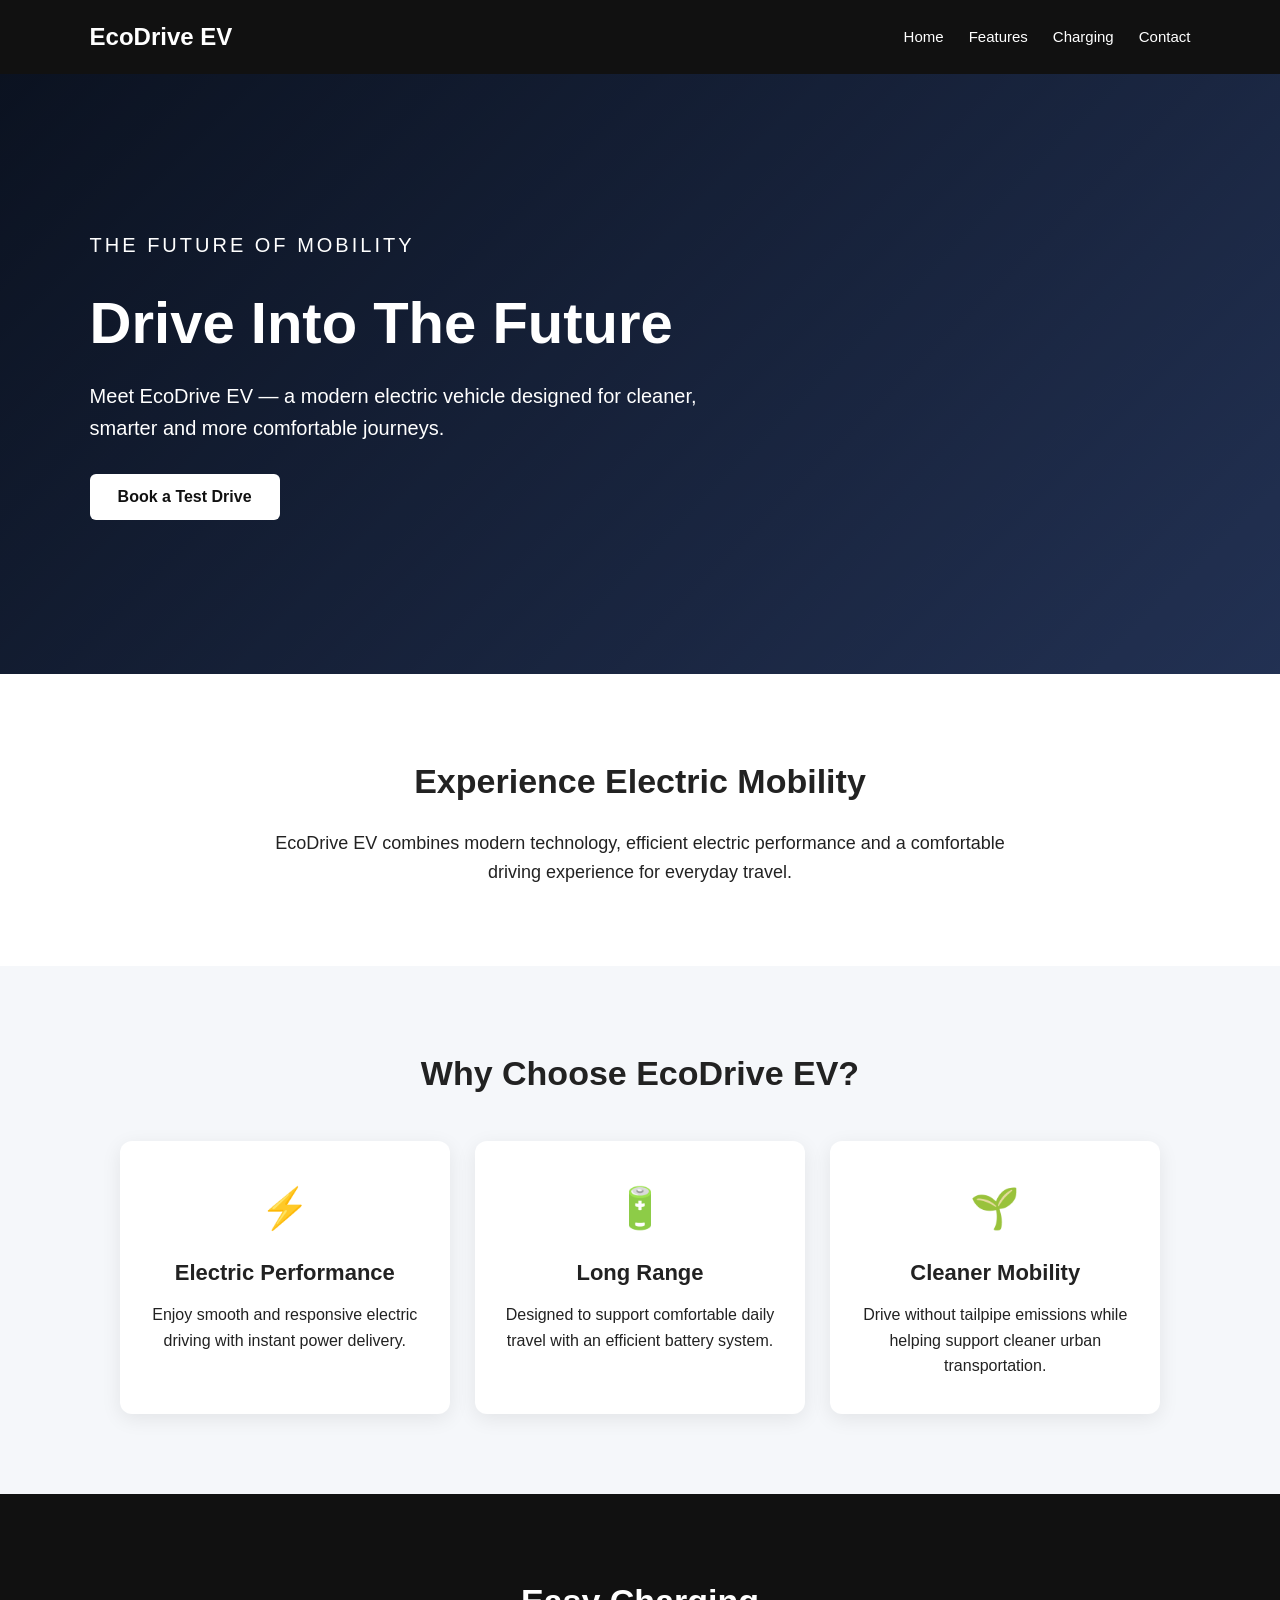
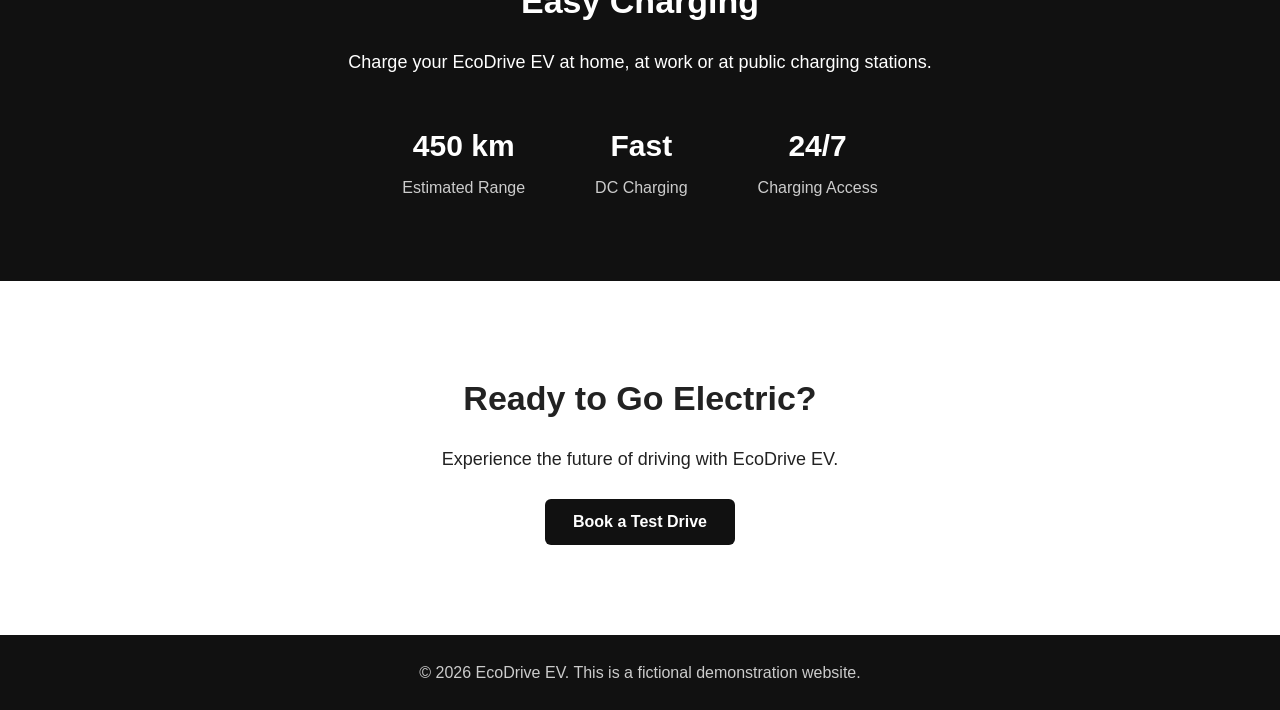
==== index.html @ 0cb927de "commit" ====
<!DOCTYPE html>
<html lang="en">
<head>
    <meta charset="UTF-8">
    <meta name="viewport" content="width=device-width, initial-scale=1.0">
    <title>EcoDrive EV</title>

    <!-- Link to CSS -->
    <link rel="stylesheet" href="style.css">
</head>

<body>

    <!-- Navigation Bar -->
    <nav class="navbar">
        <div class="logo">EcoDrive EV</div>

        <div class="nav-links">
            <a href="#home">Home</a>
            <a href="#features">Features</a>
            <a href="#charging">Charging</a>
            <a href="#contact">Contact</a>
        </div>
    </nav>


    <!-- Hero Section -->
    <section id="home" class="hero">
        <div class="hero-content">
            <p class="tagline">THE FUTURE OF MOBILITY</p>

            <h1>Drive Into The Future</h1>

            <p>
                Meet EcoDrive EV — a modern electric vehicle designed
                for cleaner, smarter and more comfortable journeys.
            </p>

            <button onclick="bookTestDrive()">
                Book a Test Drive
            </button>
        </div>
    </section>


    <!-- Introduction -->
    <section class="intro">
        <h2>Experience Electric Mobility</h2>

        <p>
            EcoDrive EV combines modern technology, efficient electric
            performance and a comfortable driving experience for everyday travel.
        </p>
    </section>


    <!-- Features Section -->
    <section id="features" class="features">
        <h2>Why Choose EcoDrive EV?</h2>

        <div class="feature-container">

            <div class="feature-card">
                <div class="icon">⚡</div>
                <h3>Electric Performance</h3>
                <p>
                    Enjoy smooth and responsive electric driving
                    with instant power delivery.
                </p>
            </div>

            <div class="feature-card">
                <div class="icon">🔋</div>
                <h3>Long Range</h3>
                <p>
                    Designed to support comfortable daily travel
                    with an efficient battery system.
                </p>
            </div>

            <div class="feature-card">
                <div class="icon">🌱</div>
                <h3>Cleaner Mobility</h3>
                <p>
                    Drive without tailpipe emissions while helping
                    support cleaner urban transportation.
                </p>
            </div>

        </div>
    </section>


    <!-- Charging Section -->
    <section id="charging" class="charging">
        <div>
            <h2>Easy Charging</h2>

            <p>
                Charge your EcoDrive EV at home, at work or at
                public charging stations.
            </p>

            <div class="charging-info">
                <div>
                    <strong>450 km</strong>
                    <span>Estimated Range</span>
                </div>

                <div>
                    <strong>Fast</strong>
                    <span>DC Charging</span>
                </div>

                <div>
                    <strong>24/7</strong>
                    <span>Charging Access</span>
                </div>
            </div>
        </div>
    </section>


    <!-- Call to Action -->
    <section class="cta" id="contact">
        <h2>Ready to Go Electric?</h2>

        <p>
            Experience the future of driving with EcoDrive EV.
        </p>

        <button onclick="bookTestDrive()">
            Book a Test Drive
        </button>
    </section>


    <!-- Footer -->
    <footer>
        <p>© 2026 EcoDrive EV. This is a fictional demonstration website.</p>
    </footer>


    <!-- Link to JavaScript -->
    <script src="script.js"></script>

</body>
</html>
---- style.css ----
/* General Page Settings */

* {
    margin: 0;
    padding: 0;
    box-sizing: border-box;
}

html {
    scroll-behavior: smooth;
}

body {
    font-family: Arial, sans-serif;
    line-height: 1.6;
    color: #222;
    background: #ffffff;
}


/* Navigation Bar */

.navbar {
    display: flex;
    justify-content: space-between;
    align-items: center;

    padding: 18px 7%;

    background: #111;
    color: white;

    position: sticky;
    top: 0;
    z-index: 1000;
}

.logo {
    font-size: 24px;
    font-weight: bold;
}

.nav-links {
    display: flex;
    gap: 25px;
}

.nav-links a {
    color: white;
    text-decoration: none;
    font-size: 15px;
}

.nav-links a:hover {
    text-decoration: underline;
}


/* Hero Section */

.hero {
    min-height: 600px;

    display: flex;
    align-items: center;

    padding: 60px 7%;

    background:
        linear-gradient(
            rgba(0, 0, 0, 0.55),
            rgba(0, 0, 0, 0.55)
        ),
        linear-gradient(
            135deg,
            #182848,
            #4b6cb7
        );

    color: white;
}

.hero-content {
    max-width: 650px;
}

.tagline {
    font-size: 14px;
    letter-spacing: 3px;
    margin-bottom: 15px;
}

.hero h1 {
    font-size: 58px;
    line-height: 1.1;
    margin-bottom: 25px;
}

.hero p {
    font-size: 20px;
    margin-bottom: 30px;
}


/* Buttons */

button {
    padding: 14px 28px;

    border: none;
    border-radius: 6px;

    background: #ffffff;
    color: #111;

    font-size: 16px;
    font-weight: bold;

    cursor: pointer;
}

button:hover {
    transform: translateY(-2px);
}


/* Introduction */

.intro {
    text-align: center;
    padding: 80px 10%;
}

.intro h2,
.features h2,
.charging h2,
.cta h2 {
    font-size: 34px;
    margin-bottom: 20px;
}

.intro p {
    max-width: 750px;
    margin: auto;
    font-size: 18px;
}


/* Features */

.features {
    padding: 80px 7%;
    background: #f5f7fa;
    text-align: center;
}

.feature-container {
    display: flex;
    justify-content: center;
    gap: 25px;
    margin-top: 40px;
}

.feature-card {
    background: white;
    padding: 35px 25px;

    border-radius: 12px;

    width: 30%;

    box-shadow: 0 5px 20px rgba(0, 0, 0, 0.08);
}

.icon {
    font-size: 40px;
    margin-bottom: 15px;
}

.feature-card h3 {
    margin-bottom: 12px;
    font-size: 22px;
}


/* Charging Section */

.charging {
    padding: 80px 7%;

    background: #111;
    color: white;

    text-align: center;
}

.charging p {
    font-size: 18px;
}

.charging-info {
    display: flex;
    justify-content: center;
    gap: 70px;

    margin-top: 45px;
}

.charging-info div {
    display: flex;
    flex-direction: column;
}

.charging-info strong {
    font-size: 30px;
}

.charging-info span {
    margin-top: 5px;
    color: #ccc;
}


/* Call To Action */

.cta {
    text-align: center;
    padding: 90px 10%;
}

.cta p {
    font-size: 18px;
    margin-bottom: 25px;
}

.cta button {
    background: #111;
    color: white;
}


/* Footer */

footer {
    background: #111;
    color: #ccc;

    text-align: center;

    padding: 25px;
}


/* Mobile Responsive Design */

@media (max-width: 768px) {

    .navbar {
        flex-direction: column;
        gap: 15px;
    }

    .nav-links {
        gap: 12px;
        flex-wrap: wrap;
        justify-content: center;
    }

    .hero {
        min-height: 500px;
    }

    .hero h1 {
        font-size: 40px;
    }

    .hero p {
        font-size: 17px;
    }

    .feature-container {
        flex-direction: column;
    }

    .feature-card {
        width: 100%;
    }

    .charging-info {
        flex-direction: column;
        gap: 25px;
    }

    .intro h2,
    .features h2,
    .charging h2,
    .cta h2 {
        font-size: 28px;
    }
}
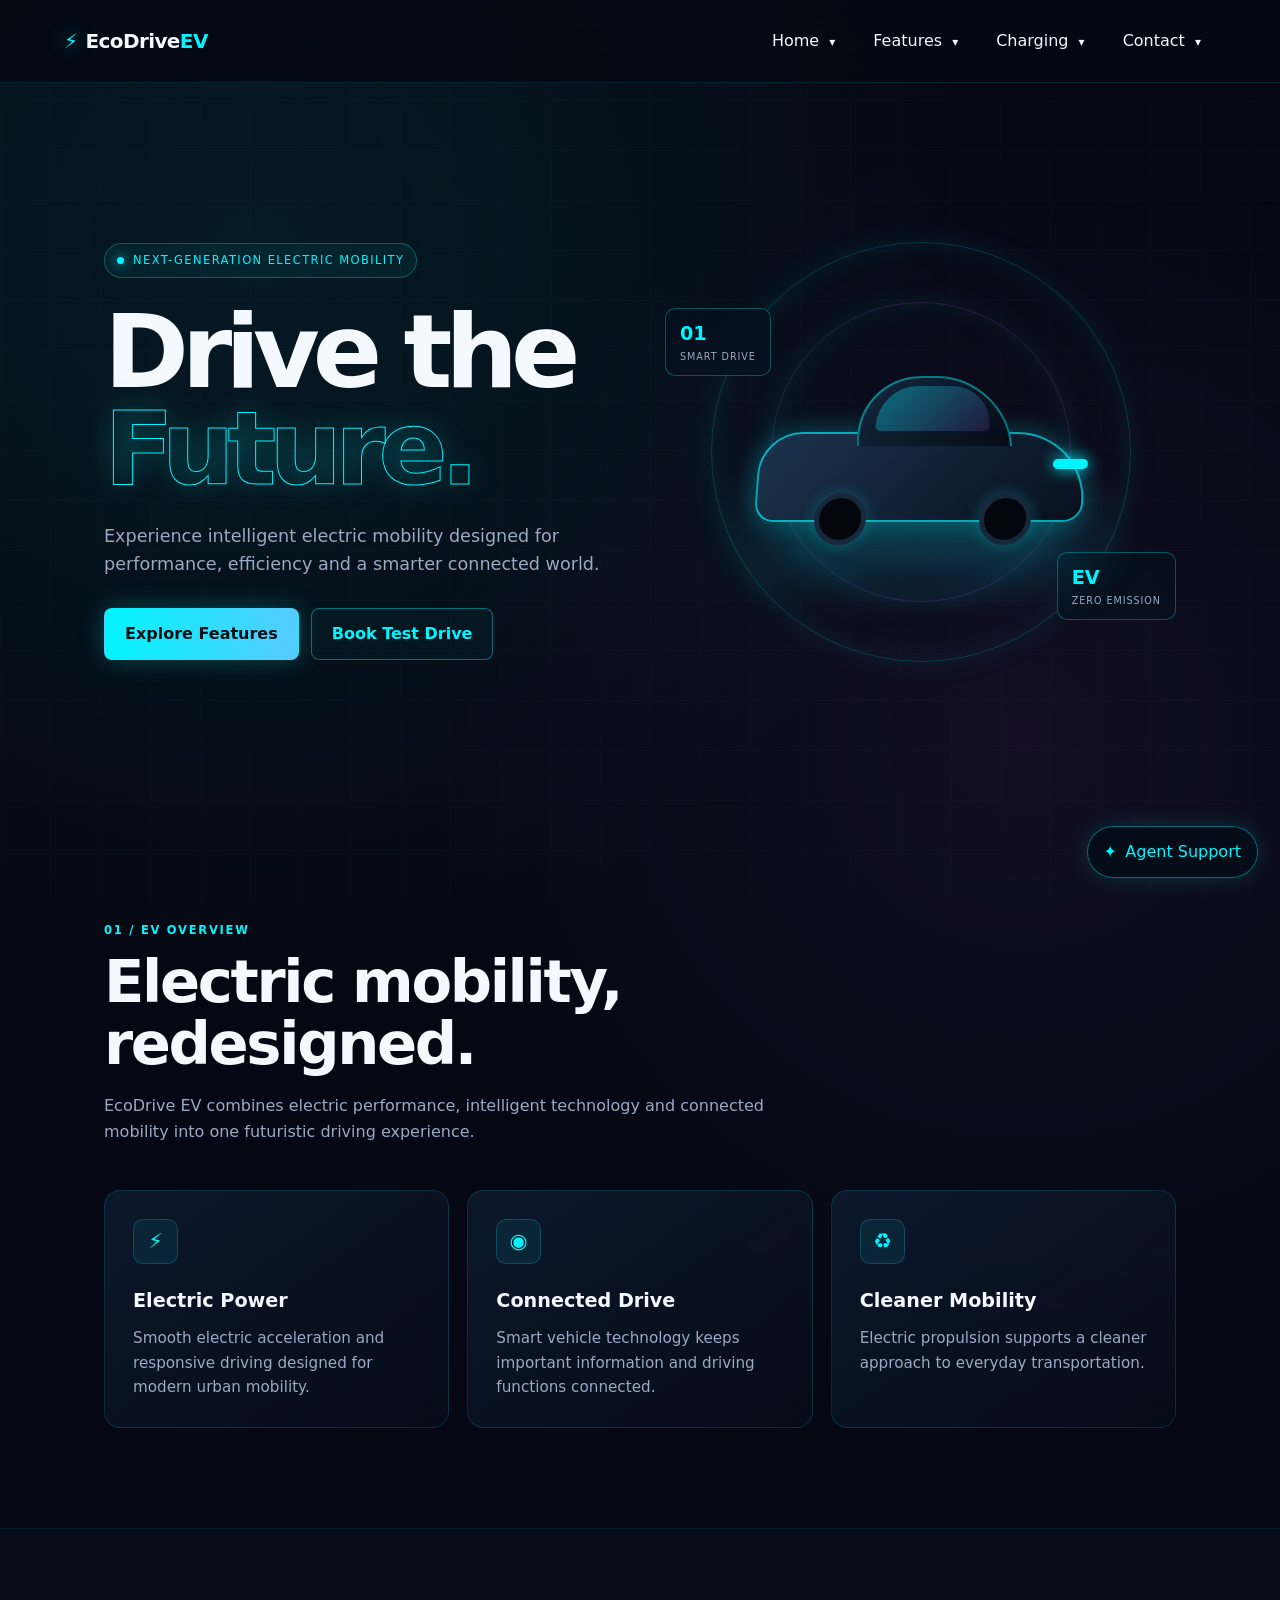
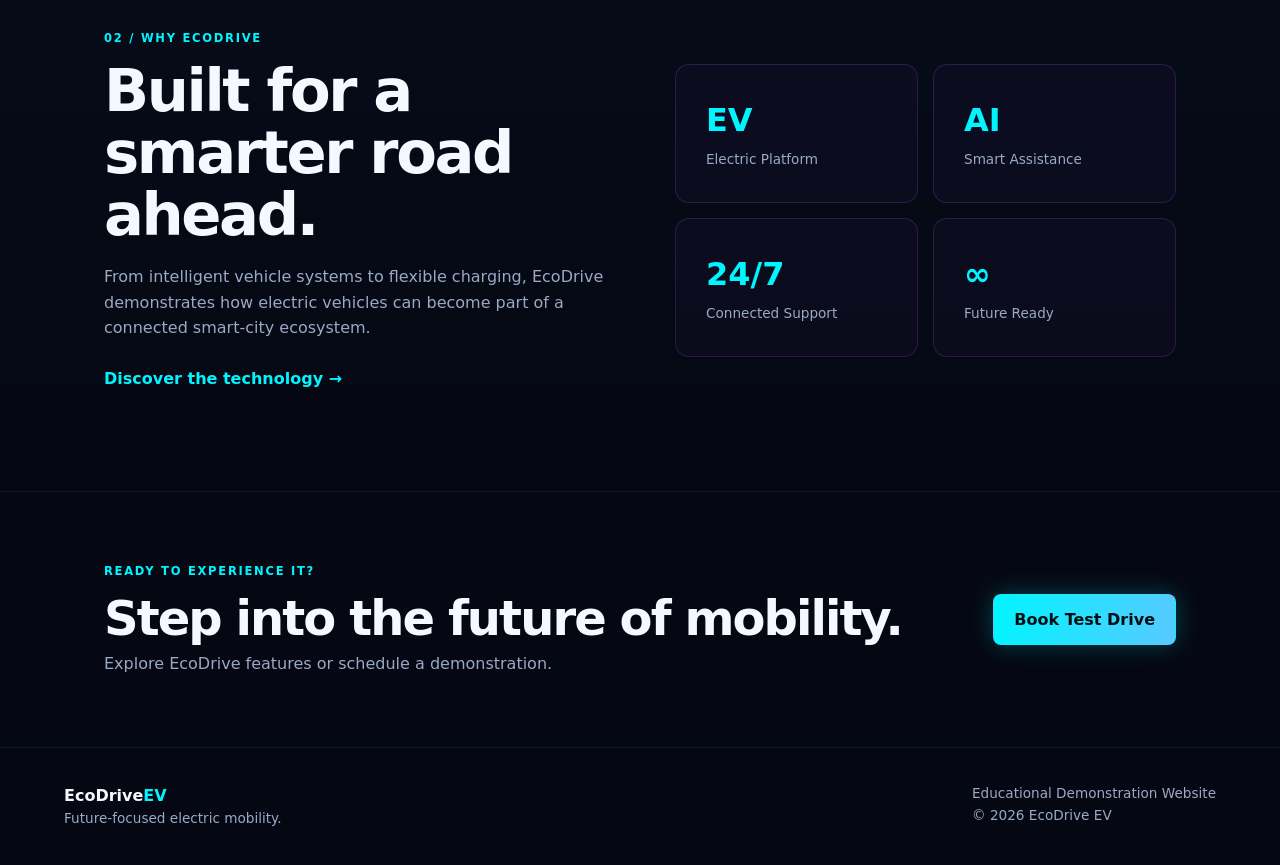
==== commit 6b8ec672: "GO commit" ====
--- a/index.html
+++ b/index.html
@@ -3,146 +3,359 @@
 <head>
     <meta charset="UTF-8">
     <meta name="viewport" content="width=device-width, initial-scale=1.0">
-    <title>EcoDrive EV</title>
-
-    <!-- Link to CSS -->
+    <meta name="description" content="EcoDrive EV - Futuristic Electric Vehicle Experience">
+    <title>EcoDrive EV | Future of Electric Mobility</title>
+
     <link rel="stylesheet" href="style.css">
 </head>
 
 <body>
 
-    <!-- Navigation Bar -->
-    <nav class="navbar">
-        <div class="logo">EcoDrive EV</div>
-
-        <div class="nav-links">
-            <a href="#home">Home</a>
-            <a href="#features">Features</a>
-            <a href="#charging">Charging</a>
-            <a href="#contact">Contact</a>
-        </div>
+<header class="site-header">
+
+    <div class="logo">
+        <span class="logo-icon">⚡</span>
+        <span>EcoDrive<span class="logo-highlight">EV</span></span>
+    </div>
+
+    <button class="menu-toggle" id="menuToggle" aria-label="Open navigation">
+        ☰
+    </button>
+
+    <nav class="main-nav" id="mainNav">
+
+        <div class="nav-item dropdown">
+            <button class="nav-link dropdown-toggle">
+                Home <span>▾</span>
+            </button>
+
+            <div class="dropdown-menu">
+                <a href="index.html#overview">EV Overview</a>
+                <a href="index.html#why-ecodrive">Why EcoDrive</a>
+            </div>
+        </div>
+
+        <div class="nav-item dropdown">
+            <button class="nav-link dropdown-toggle">
+                Features <span>▾</span>
+            </button>
+
+            <div class="dropdown-menu">
+                <a href="features.html#performance">Performance</a>
+                <a href="features.html#smart-tech">Smart Technology</a>
+            </div>
+        </div>
+
+        <div class="nav-item dropdown">
+            <button class="nav-link dropdown-toggle">
+                Charging <span>▾</span>
+            </button>
+
+            <div class="dropdown-menu">
+                <a href="charging.html#home-charging">Home Charging</a>
+                <a href="charging.html#fast-charging">Fast Charging</a>
+            </div>
+        </div>
+
+        <div class="nav-item dropdown">
+            <button class="nav-link dropdown-toggle">
+                Contact <span>▾</span>
+            </button>
+
+            <div class="dropdown-menu">
+                <a href="contact.html#test-drive">Book a Test Drive</a>
+                <a href="contact.html#support">Customer Support</a>
+            </div>
+        </div>
+
     </nav>
 
-
-    <!-- Hero Section -->
-    <section id="home" class="hero">
+</header>
+
+
+<main>
+
+    <section class="hero">
+
         <div class="hero-content">
-            <p class="tagline">THE FUTURE OF MOBILITY</p>
-
-            <h1>Drive Into The Future</h1>
+
+            <div class="status-badge">
+                <span class="status-dot"></span>
+                NEXT-GENERATION ELECTRIC MOBILITY
+            </div>
+
+            <h1>
+                Drive the
+                <span>Future.</span>
+            </h1>
 
             <p>
-                Meet EcoDrive EV — a modern electric vehicle designed
-                for cleaner, smarter and more comfortable journeys.
+                Experience intelligent electric mobility designed for
+                performance, efficiency and a smarter connected world.
             </p>
 
-            <button onclick="bookTestDrive()">
-                Book a Test Drive
-            </button>
-        </div>
+            <div class="hero-buttons">
+                <a href="features.html" class="btn btn-primary">
+                    Explore Features
+                </a>
+
+                <a href="contact.html#test-drive" class="btn btn-outline">
+                    Book Test Drive
+                </a>
+            </div>
+
+        </div>
+
+        <div class="hero-visual">
+
+            <div class="energy-ring ring-one"></div>
+            <div class="energy-ring ring-two"></div>
+
+            <div class="car-display">
+                <div class="car-glow"></div>
+
+                <div class="car-body">
+                    <div class="car-roof"></div>
+                    <div class="car-window"></div>
+                    <div class="car-front"></div>
+                    <div class="wheel wheel-left"></div>
+                    <div class="wheel wheel-right"></div>
+                </div>
+            </div>
+
+            <div class="floating-data data-one">
+                <strong>01</strong>
+                <span>SMART DRIVE</span>
+            </div>
+
+            <div class="floating-data data-two">
+                <strong>EV</strong>
+                <span>ZERO EMISSION</span>
+            </div>
+
+        </div>
+
     </section>
 
 
-    <!-- Introduction -->
-    <section class="intro">
-        <h2>Experience Electric Mobility</h2>
-
-        <p>
-            EcoDrive EV combines modern technology, efficient electric
-            performance and a comfortable driving experience for everyday travel.
-        </p>
+    <section class="section" id="overview">
+
+        <div class="section-heading">
+
+            <div class="eyebrow">01 / EV OVERVIEW</div>
+
+            <h2>Electric mobility, redesigned.</h2>
+
+            <p>
+                EcoDrive EV combines electric performance, intelligent
+                technology and connected mobility into one futuristic
+                driving experience.
+            </p>
+
+        </div>
+
+
+        <div class="card-grid three-columns">
+
+            <article class="glass-card">
+
+                <div class="card-icon">⚡</div>
+
+                <h3>Electric Power</h3>
+
+                <p>
+                    Smooth electric acceleration and responsive driving
+                    designed for modern urban mobility.
+                </p>
+
+            </article>
+
+
+            <article class="glass-card">
+
+                <div class="card-icon">◉</div>
+
+                <h3>Connected Drive</h3>
+
+                <p>
+                    Smart vehicle technology keeps important information
+                    and driving functions connected.
+                </p>
+
+            </article>
+
+
+            <article class="glass-card">
+
+                <div class="card-icon">♻</div>
+
+                <h3>Cleaner Mobility</h3>
+
+                <p>
+                    Electric propulsion supports a cleaner approach to
+                    everyday transportation.
+                </p>
+
+            </article>
+
+        </div>
+
     </section>
 
 
-    <!-- Features Section -->
-    <section id="features" class="features">
-        <h2>Why Choose EcoDrive EV?</h2>
-
-        <div class="feature-container">
-
-            <div class="feature-card">
-                <div class="icon">⚡</div>
-                <h3>Electric Performance</h3>
+    <section class="section dark-section" id="why-ecodrive">
+
+        <div class="split-layout">
+
+            <div>
+
+                <div class="eyebrow">02 / WHY ECODRIVE</div>
+
+                <h2>Built for a smarter road ahead.</h2>
+
                 <p>
-                    Enjoy smooth and responsive electric driving
-                    with instant power delivery.
+                    From intelligent vehicle systems to flexible charging,
+                    EcoDrive demonstrates how electric vehicles can become
+                    part of a connected smart-city ecosystem.
                 </p>
-            </div>
-
-            <div class="feature-card">
-                <div class="icon">🔋</div>
-                <h3>Long Range</h3>
-                <p>
-                    Designed to support comfortable daily travel
-                    with an efficient battery system.
-                </p>
-            </div>
-
-            <div class="feature-card">
-                <div class="icon">🌱</div>
-                <h3>Cleaner Mobility</h3>
-                <p>
-                    Drive without tailpipe emissions while helping
-                    support cleaner urban transportation.
-                </p>
-            </div>
-
-        </div>
+
+                <a href="features.html" class="text-link">
+                    Discover the technology →
+                </a>
+
+            </div>
+
+
+            <div class="stats-grid">
+
+                <div class="stat-card">
+                    <strong>EV</strong>
+                    <span>Electric Platform</span>
+                </div>
+
+                <div class="stat-card">
+                    <strong>AI</strong>
+                    <span>Smart Assistance</span>
+                </div>
+
+                <div class="stat-card">
+                    <strong>24/7</strong>
+                    <span>Connected Support</span>
+                </div>
+
+                <div class="stat-card">
+                    <strong>∞</strong>
+                    <span>Future Ready</span>
+                </div>
+
+            </div>
+
+        </div>
+
     </section>
 
 
-    <!-- Charging Section -->
-    <section id="charging" class="charging">
+    <section class="cta-section">
+
         <div>
-            <h2>Easy Charging</h2>
+
+            <div class="eyebrow">READY TO EXPERIENCE IT?</div>
+
+            <h2>Step into the future of mobility.</h2>
 
             <p>
-                Charge your EcoDrive EV at home, at work or at
-                public charging stations.
+                Explore EcoDrive features or schedule a demonstration.
             </p>
 
-            <div class="charging-info">
-                <div>
-                    <strong>450 km</strong>
-                    <span>Estimated Range</span>
-                </div>
-
-                <div>
-                    <strong>Fast</strong>
-                    <span>DC Charging</span>
-                </div>
-
-                <div>
-                    <strong>24/7</strong>
-                    <span>Charging Access</span>
-                </div>
-            </div>
-        </div>
+        </div>
+
+        <a href="contact.html#test-drive" class="btn btn-primary">
+            Book Test Drive
+        </a>
+
     </section>
 
-
-    <!-- Call to Action -->
-    <section class="cta" id="contact">
-        <h2>Ready to Go Electric?</h2>
-
-        <p>
-            Experience the future of driving with EcoDrive EV.
-        </p>
-
-        <button onclick="bookTestDrive()">
-            Book a Test Drive
-        </button>
-    </section>
-
-
-    <!-- Footer -->
-    <footer>
-        <p>© 2026 EcoDrive EV. This is a fictional demonstration website.</p>
-    </footer>
-
-
-    <!-- Link to JavaScript -->
-    <script src="script.js"></script>
+</main>
+
+
+<footer class="site-footer">
+
+    <div>
+        <strong>EcoDrive<span class="logo-highlight">EV</span></strong>
+        <p>Future-focused electric mobility.</p>
+    </div>
+
+    <div>
+        <p>Educational Demonstration Website</p>
+        <p>© <span id="year"></span> EcoDrive EV</p>
+    </div>
+
+</footer>
+
+
+<!-- Chatbot -->
+
+<div class="chatbot">
+
+    <button class="chat-toggle" id="chatToggle">
+        <span>✦</span>
+        <span>Agent Support</span>
+    </button>
+
+
+    <div class="chat-window" id="chatWindow">
+
+        <div class="chat-header">
+
+            <div>
+                <strong>EcoDrive Agent</strong>
+                <small>Online Support</small>
+            </div>
+
+            <button id="chatClose">×</button>
+
+        </div>
+
+
+        <div class="chat-messages" id="chatMessages">
+
+            <div class="bot-message">
+                Welcome to EcoDrive Agent Support! How may I help you?
+            </div>
+
+        </div>
+
+
+        <div class="quick-options">
+
+            <button data-question="Tell me about EcoDrive">EcoDrive</button>
+            <button data-question="What features are available?">Features</button>
+            <button data-question="How does charging work?">Charging</button>
+            <button data-question="I want a test drive">Test Drive</button>
+
+        </div>
+
+
+        <form class="chat-input" id="chatForm">
+
+            <input
+                type="text"
+                id="chatInput"
+                placeholder="Ask EcoDrive..."
+                autocomplete="off"
+                required
+            >
+
+            <button type="submit">➤</button>
+
+        </form>
+
+    </div>
+
+</div>
+
+
+<script src="script.js"></script>
 
 </body>
 </html>
--- a/style.css
+++ b/style.css
@@ -1,4 +1,36 @@
-/* General Page Settings */
+/* =========================================================
+   ECODRIVE EV
+   FUTURISTIC NEON CYBER DESIGN
+   ========================================================= */
+
+:root {
+
+    --bg: #050812;
+    --bg-secondary: #09101f;
+    --card: rgba(13, 22, 42, 0.72);
+
+    --cyan: #00f5ff;
+    --blue: #2388ff;
+    --purple: #a855f7;
+
+    --text: #f4f8ff;
+    --muted: #9aa9c4;
+
+    --border: rgba(0, 245, 255, 0.25);
+
+    --shadow-cyan:
+        0 0 20px rgba(0, 245, 255, 0.18);
+
+    --shadow-purple:
+        0 0 30px rgba(168, 85, 247, 0.18);
+
+    --max-width: 1200px;
+}
+
+
+/* =========================================================
+   RESET
+   ========================================================= */
 
 * {
     margin: 0;
@@ -6,295 +38,2163 @@
     box-sizing: border-box;
 }
 
+
 html {
     scroll-behavior: smooth;
 }
 
+
 body {
-    font-family: Arial, sans-serif;
+
+    background:
+        radial-gradient(
+            circle at 20% 10%,
+            rgba(0, 245, 255, 0.08),
+            transparent 30%
+        ),
+        radial-gradient(
+            circle at 80% 30%,
+            rgba(168, 85, 247, 0.08),
+            transparent 30%
+        ),
+        var(--bg);
+
+    color: var(--text);
+
+    font-family:
+        Inter,
+        system-ui,
+        -apple-system,
+        BlinkMacSystemFont,
+        "Segoe UI",
+        sans-serif;
+
     line-height: 1.6;
-    color: #222;
-    background: #ffffff;
-}
-
-
-/* Navigation Bar */
-
-.navbar {
-    display: flex;
-    justify-content: space-between;
-    align-items: center;
-
-    padding: 18px 7%;
-
-    background: #111;
-    color: white;
-
-    position: sticky;
-    top: 0;
-    z-index: 1000;
-}
-
-.logo {
-    font-size: 24px;
-    font-weight: bold;
-}
-
-.nav-links {
-    display: flex;
-    gap: 25px;
-}
-
-.nav-links a {
-    color: white;
-    text-decoration: none;
-    font-size: 15px;
-}
-
-.nav-links a:hover {
-    text-decoration: underline;
-}
-
-
-/* Hero Section */
-
-.hero {
-    min-height: 600px;
-
-    display: flex;
-    align-items: center;
-
-    padding: 60px 7%;
-
-    background:
+
+    min-height: 100vh;
+}
+
+
+body::before {
+
+    content: "";
+
+    position: fixed;
+
+    inset: 0;
+
+    pointer-events: none;
+
+    background-image:
         linear-gradient(
-            rgba(0, 0, 0, 0.55),
-            rgba(0, 0, 0, 0.55)
+            rgba(255,255,255,0.015) 1px,
+            transparent 1px
         ),
         linear-gradient(
+            90deg,
+            rgba(255,255,255,0.015) 1px,
+            transparent 1px
+        );
+
+    background-size: 50px 50px;
+
+    z-index: -1;
+}
+
+
+a {
+    color: inherit;
+    text-decoration: none;
+}
+
+
+button,
+input,
+textarea {
+    font: inherit;
+}
+
+
+/* =========================================================
+   HEADER
+   ========================================================= */
+
+.site-header {
+
+    width: 100%;
+
+    padding: 18px 5%;
+
+    display: flex;
+
+    align-items: center;
+
+    justify-content: space-between;
+
+    position: sticky;
+
+    top: 0;
+
+    z-index: 1000;
+
+    background: rgba(5, 8, 18, 0.82);
+
+    backdrop-filter: blur(18px);
+
+    border-bottom:
+        1px solid rgba(0, 245, 255, 0.12);
+}
+
+
+.logo {
+
+    display: flex;
+
+    align-items: center;
+
+    gap: 8px;
+
+    font-size: 1.25rem;
+
+    font-weight: 800;
+
+    letter-spacing: -0.03em;
+}
+
+
+.logo-icon {
+
+    color: var(--cyan);
+
+    filter:
+        drop-shadow(
+            0 0 10px var(--cyan)
+        );
+}
+
+
+.logo-highlight {
+    color: var(--cyan);
+}
+
+
+.main-nav {
+
+    display: flex;
+
+    align-items: center;
+
+    gap: 8px;
+}
+
+
+.nav-item {
+    position: relative;
+}
+
+
+.nav-link {
+
+    background: transparent;
+
+    border: none;
+
+    color: var(--text);
+
+    padding: 10px 15px;
+
+    cursor: pointer;
+
+    transition: 0.25s;
+}
+
+
+.nav-link:hover {
+    color: var(--cyan);
+}
+
+
+.dropdown-toggle span {
+    font-size: 0.75rem;
+    margin-left: 5px;
+}
+
+
+.dropdown-menu {
+
+    position: absolute;
+
+    top: calc(100% + 12px);
+
+    left: 0;
+
+    min-width: 210px;
+
+    padding: 8px;
+
+    background:
+        rgba(7, 14, 29, 0.96);
+
+    backdrop-filter: blur(20px);
+
+    border:
+        1px solid var(--border);
+
+    border-radius: 12px;
+
+    box-shadow:
+        var(--shadow-cyan);
+
+    opacity: 0;
+
+    visibility: hidden;
+
+    transform:
+        translateY(-8px);
+
+    transition: 0.25s;
+}
+
+
+.dropdown:hover .dropdown-menu,
+.dropdown:focus-within .dropdown-menu {
+
+    opacity: 1;
+
+    visibility: visible;
+
+    transform: translateY(0);
+}
+
+
+.dropdown-menu a {
+
+    display: block;
+
+    padding: 11px 13px;
+
+    border-radius: 8px;
+
+    color: var(--muted);
+
+    transition: 0.2s;
+}
+
+
+.dropdown-menu a:hover {
+
+    color: var(--cyan);
+
+    background:
+        rgba(0, 245, 255, 0.08);
+}
+
+
+.menu-toggle {
+
+    display: none;
+
+    border: 1px solid var(--border);
+
+    background: rgba(0, 245, 255, 0.06);
+
+    color: var(--cyan);
+
+    padding: 8px 12px;
+
+    border-radius: 8px;
+
+    cursor: pointer;
+}
+
+
+/* =========================================================
+   HERO
+   ========================================================= */
+
+.hero {
+
+    min-height: 82vh;
+
+    max-width: var(--max-width);
+
+    margin: auto;
+
+    padding: 90px 5%;
+
+    display: grid;
+
+    grid-template-columns:
+        1fr 1fr;
+
+    align-items: center;
+
+    gap: 50px;
+}
+
+
+.hero-content {
+    position: relative;
+    z-index: 2;
+}
+
+
+.status-badge {
+
+    display: inline-flex;
+
+    align-items: center;
+
+    gap: 9px;
+
+    border:
+        1px solid rgba(0, 245, 255, 0.3);
+
+    background:
+        rgba(0, 245, 255, 0.05);
+
+    color: var(--cyan);
+
+    padding: 7px 12px;
+
+    border-radius: 999px;
+
+    font-size: 0.72rem;
+
+    letter-spacing: 0.12em;
+
+    margin-bottom: 25px;
+}
+
+
+.status-dot {
+
+    width: 7px;
+    height: 7px;
+
+    border-radius: 50%;
+
+    background: var(--cyan);
+
+    box-shadow:
+        0 0 12px var(--cyan);
+}
+
+
+.hero h1 {
+
+    font-size:
+        clamp(3.2rem, 8vw, 6.8rem);
+
+    line-height: 0.95;
+
+    letter-spacing: -0.07em;
+
+    margin-bottom: 25px;
+}
+
+
+.hero h1 span {
+
+    color: transparent;
+
+    -webkit-text-stroke:
+        1px var(--cyan);
+
+    text-shadow:
+        0 0 30px rgba(0, 245, 255, 0.2);
+}
+
+
+.hero p {
+
+    max-width: 600px;
+
+    color: var(--muted);
+
+    font-size: 1.1rem;
+
+    margin-bottom: 30px;
+}
+
+
+.hero-buttons {
+
+    display: flex;
+
+    gap: 12px;
+
+    flex-wrap: wrap;
+}
+
+
+/* =========================================================
+   BUTTONS
+   ========================================================= */
+
+.btn {
+
+    display: inline-flex;
+
+    align-items: center;
+
+    justify-content: center;
+
+    padding: 12px 20px;
+
+    border-radius: 8px;
+
+    font-weight: 700;
+
+    cursor: pointer;
+
+    transition:
+        transform 0.2s,
+        box-shadow 0.2s,
+        background 0.2s;
+
+    border: 1px solid transparent;
+}
+
+
+.btn:hover {
+
+    transform:
+        translateY(-3px);
+}
+
+
+.btn-primary {
+
+    color: #001014;
+
+    background:
+        linear-gradient(
+            100deg,
+            var(--cyan),
+            #58c9ff
+        );
+
+    box-shadow:
+        0 0 25px rgba(0, 245, 255, 0.25);
+}
+
+
+.btn-primary:hover {
+
+    box-shadow:
+        0 0 35px rgba(0, 245, 255, 0.5);
+}
+
+
+.btn-outline {
+
+    border-color:
+        rgba(0, 245, 255, 0.4);
+
+    background:
+        rgba(0, 245, 255, 0.03);
+
+    color: var(--cyan);
+}
+
+
+.btn-outline:hover {
+
+    background:
+        rgba(0, 245, 255, 0.08);
+}
+
+
+/* =========================================================
+   HERO VEHICLE VISUAL
+   ========================================================= */
+
+.hero-visual {
+
+    min-height: 480px;
+
+    position: relative;
+
+    display: flex;
+
+    align-items: center;
+
+    justify-content: center;
+}
+
+
+.energy-ring {
+
+    position: absolute;
+
+    border-radius: 50%;
+
+    border:
+        1px solid rgba(0, 245, 255, 0.2);
+
+    box-shadow:
+        inset 0 0 30px rgba(0, 245, 255, 0.08),
+        0 0 30px rgba(0, 245, 255, 0.08);
+
+    animation:
+        pulseRing 5s infinite ease-in-out;
+}
+
+
+.ring-one {
+
+    width: 420px;
+    height: 420px;
+}
+
+
+.ring-two {
+
+    width: 300px;
+    height: 300px;
+
+    border-color:
+        rgba(168, 85, 247, 0.22);
+
+    animation-delay:
+        -2s;
+}
+
+
+@keyframes pulseRing {
+
+    0%,
+    100% {
+        transform: scale(0.95);
+        opacity: 0.5;
+    }
+
+    50% {
+        transform: scale(1.04);
+        opacity: 1;
+    }
+}
+
+
+.car-display {
+
+    position: relative;
+
+    width: 390px;
+
+    height: 230px;
+
+    z-index: 2;
+}
+
+
+.car-glow {
+
+    position: absolute;
+
+    left: 10%;
+
+    right: 10%;
+
+    bottom: 5%;
+
+    height: 50px;
+
+    background:
+        var(--cyan);
+
+    filter:
+        blur(35px);
+
+    opacity: 0.35;
+}
+
+
+.car-body {
+
+    position: absolute;
+
+    left: 8%;
+
+    right: 8%;
+
+    bottom: 45px;
+
+    height: 90px;
+
+    background:
+        linear-gradient(
             135deg,
-            #182848,
-            #4b6cb7
+            #1c334e,
+            #08101d
         );
 
+    border:
+        2px solid rgba(0, 245, 255, 0.65);
+
+    border-radius:
+        45px 75px 20px 20px;
+
+    box-shadow:
+        0 0 25px rgba(0, 245, 255, 0.3);
+
+    transform:
+        skewX(-4deg);
+}
+
+
+.car-roof {
+
+    position: absolute;
+
+    width: 48%;
+
+    height: 70px;
+
+    left: 28%;
+
+    top: -58px;
+
+    background:
+        linear-gradient(
+            135deg,
+            #13283e,
+            #050b15
+        );
+
+    border:
+        2px solid rgba(0, 245, 255, 0.45);
+
+    border-bottom: none;
+
+    border-radius:
+        70px 70px 0 0;
+
+    transform:
+        skewX(8deg);
+}
+
+
+.car-window {
+
+    position: absolute;
+
+    width: 35%;
+
+    height: 45px;
+
+    left: 35%;
+
+    top: -48px;
+
+    background:
+        linear-gradient(
+            135deg,
+            rgba(0,245,255,0.35),
+            rgba(168,85,247,0.15)
+        );
+
+    border-radius:
+        40px 40px 5px 5px;
+}
+
+
+.car-front {
+
+    position: absolute;
+
+    right: -4px;
+
+    top: 25px;
+
+    width: 35px;
+
+    height: 10px;
+
+    border-radius: 20px;
+
+    background:
+        var(--cyan);
+
+    box-shadow:
+        0 0 15px var(--cyan);
+}
+
+
+.wheel {
+
+    position: absolute;
+
+    bottom: -25px;
+
+    width: 52px;
+
+    height: 52px;
+
+    border-radius: 50%;
+
+    background:
+        #03060c;
+
+    border:
+        5px solid #18283b;
+
+    box-shadow:
+        0 0 15px rgba(0, 245, 255, 0.25);
+}
+
+
+.wheel-left {
+    left: 18%;
+}
+
+
+.wheel-right {
+    right: 15%;
+}
+
+
+.floating-data {
+
+    position: absolute;
+
+    padding: 10px 14px;
+
+    background:
+        rgba(7, 17, 31, 0.78);
+
+    border:
+        1px solid rgba(0, 245, 255, 0.3);
+
+    border-radius: 10px;
+
+    backdrop-filter:
+        blur(10px);
+
+    display: flex;
+
+    flex-direction: column;
+}
+
+
+.floating-data strong {
+
+    color: var(--cyan);
+
+    font-size: 1.2rem;
+}
+
+
+.floating-data span {
+
+    color: var(--muted);
+
+    font-size: 0.6rem;
+
+    letter-spacing: 0.1em;
+}
+
+
+.data-one {
+
+    top: 20%;
+
+    left: 0;
+}
+
+
+.data-two {
+
+    bottom: 15%;
+
+    right: 0;
+}
+
+
+/* =========================================================
+   GENERAL SECTIONS
+   ========================================================= */
+
+.section {
+
+    max-width: var(--max-width);
+
+    margin: auto;
+
+    padding: 100px 5%;
+}
+
+
+.dark-section {
+
+    max-width: none;
+
+    background:
+        linear-gradient(
+            180deg,
+            rgba(9, 16, 31, 0.55),
+            rgba(4, 8, 18, 0.8)
+        );
+
+    border-top:
+        1px solid rgba(0, 245, 255, 0.08);
+
+    border-bottom:
+        1px solid rgba(168, 85, 247, 0.08);
+
+    padding-left: max(5%, calc((100% - 1200px) / 2 + 5%));
+
+    padding-right: max(5%, calc((100% - 1200px) / 2 + 5%));
+}
+
+
+.section-heading {
+
+    max-width: 720px;
+
+    margin-bottom: 45px;
+}
+
+
+.eyebrow {
+
+    color: var(--cyan);
+
+    font-size: 0.72rem;
+
+    font-weight: 800;
+
+    letter-spacing: 0.15em;
+
+    margin-bottom: 12px;
+}
+
+
+h2 {
+
+    font-size:
+        clamp(2rem, 5vw, 3.7rem);
+
+    line-height: 1.05;
+
+    letter-spacing: -0.04em;
+
+    margin-bottom: 18px;
+}
+
+
+.section-heading p,
+.split-layout p,
+.feature-content p {
+
+    color: var(--muted);
+}
+
+
+/* =========================================================
+   CARDS
+   ========================================================= */
+
+.card-grid {
+
+    display: grid;
+
+    gap: 18px;
+}
+
+
+.three-columns {
+
+    grid-template-columns:
+        repeat(3, 1fr);
+}
+
+
+.glass-card {
+
+    background:
+        linear-gradient(
+            145deg,
+            rgba(15, 30, 53, 0.72),
+            rgba(8, 14, 27, 0.62)
+        );
+
+    border:
+        1px solid rgba(0, 245, 255, 0.14);
+
+    border-radius: 16px;
+
+    padding: 28px;
+
+    backdrop-filter:
+        blur(18px);
+
+    transition:
+        transform 0.25s,
+        border-color 0.25s,
+        box-shadow 0.25s;
+}
+
+
+.glass-card:hover {
+
+    transform:
+        translateY(-7px);
+
+    border-color:
+        rgba(0, 245, 255, 0.45);
+
+    box-shadow:
+        var(--shadow-cyan);
+}
+
+
+.card-icon {
+
+    width: 45px;
+
+    height: 45px;
+
+    display: grid;
+
+    place-items: center;
+
+    border-radius: 10px;
+
+    color: var(--cyan);
+
+    background:
+        rgba(0, 245, 255, 0.07);
+
+    border:
+        1px solid rgba(0, 245, 255, 0.2);
+
+    font-size: 1.3rem;
+
+    margin-bottom: 22px;
+}
+
+
+.glass-card h3 {
+
+    margin-bottom: 10px;
+
+    font-size: 1.2rem;
+}
+
+
+.glass-card p {
+
+    color: var(--muted);
+
+    font-size: 0.95rem;
+}
+
+
+/* =========================================================
+   SPLIT / STATS
+   ========================================================= */
+
+.split-layout {
+
+    max-width: var(--max-width);
+
+    margin: auto;
+
+    display: grid;
+
+    grid-template-columns:
+        1fr 1fr;
+
+    gap: 70px;
+
+    align-items: center;
+}
+
+
+.text-link {
+
+    display: inline-block;
+
+    margin-top: 25px;
+
+    color: var(--cyan);
+
+    font-weight: 700;
+}
+
+
+.stats-grid {
+
+    display: grid;
+
+    grid-template-columns:
+        repeat(2, 1fr);
+
+    gap: 15px;
+}
+
+
+.stat-card {
+
+    padding: 30px;
+
+    border:
+        1px solid rgba(168, 85, 247, 0.2);
+
+    border-radius: 14px;
+
+    background:
+        rgba(168, 85, 247, 0.04);
+}
+
+
+.stat-card strong {
+
+    display: block;
+
+    font-size: 2rem;
+
+    color: var(--cyan);
+}
+
+
+.stat-card span {
+
+    color: var(--muted);
+
+    font-size: 0.85rem;
+}
+
+
+/* =========================================================
+   CTA
+   ========================================================= */
+
+.cta-section {
+
+    max-width: var(--max-width);
+
+    margin: auto;
+
+    padding: 70px 5%;
+
+    display: flex;
+
+    justify-content: space-between;
+
+    align-items: center;
+
+    gap: 30px;
+}
+
+
+.cta-section h2 {
+
+    margin-bottom: 8px;
+
+    font-size:
+        clamp(2rem, 4vw, 3rem);
+}
+
+
+.cta-section p {
+
+    color: var(--muted);
+}
+
+
+/* =========================================================
+   PAGE HERO
+   ========================================================= */
+
+.page-hero {
+
+    max-width: 900px;
+
+    margin: auto;
+
+    text-align: center;
+
+    padding: 100px 5% 70px;
+}
+
+
+.page-hero h1 {
+
+    font-size:
+        clamp(2.8rem, 7vw, 5.5rem);
+
+    line-height: 1;
+
+    letter-spacing: -0.06em;
+
+    margin-bottom: 20px;
+}
+
+
+.page-hero p {
+
+    max-width: 650px;
+
+    margin: auto;
+
+    color: var(--muted);
+
+    font-size: 1.05rem;
+}
+
+
+/* =========================================================
+   FEATURE PAGE
+   ========================================================= */
+
+.feature-panel {
+
+    display: grid;
+
+    grid-template-columns:
+        1fr 1fr;
+
+    gap: 40px;
+
+    padding: 35px;
+
+    border:
+        1px solid rgba(0, 245, 255, 0.15);
+
+    border-radius: 20px;
+
+    background:
+        rgba(8, 16, 31, 0.7);
+}
+
+
+.feature-visual {
+
+    min-height: 350px;
+
+    display: grid;
+
+    place-items: center;
+}
+
+
+.performance-circle {
+
+    width: 260px;
+
+    height: 260px;
+
+    border-radius: 50%;
+
+    display: grid;
+
+    place-items: center;
+
+    border:
+        1px solid rgba(0, 245, 255, 0.35);
+
+    box-shadow:
+        inset 0 0 50px rgba(0, 245, 255, 0.08),
+        0 0 60px rgba(0, 245, 255, 0.12);
+
+    position: relative;
+}
+
+
+.performance-circle::before,
+.performance-circle::after {
+
+    content: "";
+
+    position: absolute;
+
+    border-radius: 50%;
+
+    border:
+        1px solid rgba(168, 85, 247, 0.25);
+}
+
+
+.performance-circle::before {
+
+    inset: 25px;
+}
+
+
+.performance-circle::after {
+
+    inset: 55px;
+
+    border-color:
+        rgba(0, 245, 255, 0.2);
+}
+
+
+.performance-circle div {
+
+    position: relative;
+
+    z-index: 2;
+
+    text-align: center;
+}
+
+
+.performance-circle span {
+
+    display: block;
+
+    color: var(--cyan);
+
+    font-size: 3rem;
+
+    font-weight: 900;
+}
+
+
+.performance-circle small {
+
+    color: var(--muted);
+
+    letter-spacing: 0.1em;
+}
+
+
+.feature-content {
+
+    display: flex;
+
+    flex-direction: column;
+
+    justify-content: center;
+}
+
+
+.feature-row {
+
+    display: flex;
+
+    justify-content: space-between;
+
+    align-items: center;
+
+    padding: 20px 0;
+
+    border-bottom:
+        1px solid rgba(255,255,255,0.08);
+}
+
+
+.feature-row span {
+
+    color: var(--muted);
+}
+
+
+.feature-row strong {
+
+    color: var(--cyan);
+}
+
+
+/* =========================================================
+   CHARGING
+   ========================================================= */
+
+.charging-grid {
+
+    display: grid;
+
+    grid-template-columns:
+        1fr 1fr;
+
+    gap: 70px;
+
+    align-items: center;
+}
+
+
+.charging-card {
+
+    padding: 40px;
+
+    border:
+        1px solid rgba(0, 245, 255, 0.15);
+
+    border-radius: 20px;
+
+    background:
+        rgba(10, 19, 35, 0.68);
+}
+
+
+.charging-icon {
+
+    font-size: 3rem;
+
+    color: var(--cyan);
+
+    margin-bottom: 20px;
+}
+
+
+.charging-card h2 {
+
+    margin-bottom: 15px;
+}
+
+
+.charging-card p {
+
+    color: var(--muted);
+}
+
+
+.charging-line {
+
+    height: 1px;
+
+    background:
+        linear-gradient(
+            90deg,
+            var(--cyan),
+            transparent
+        );
+
+    margin: 25px 0;
+}
+
+
+.check-list {
+
+    list-style: none;
+
+    display: grid;
+
+    gap: 12px;
+}
+
+
+.check-list li {
+
+    color: var(--muted);
+}
+
+
+.check-list li::before {
+
+    content: "✓";
+
+    color: var(--cyan);
+
+    margin-right: 10px;
+}
+
+
+.charging-visual {
+
+    min-height: 400px;
+
+    display: grid;
+
+    place-items: center;
+
+    position: relative;
+}
+
+
+.charging-core {
+
+    width: 180px;
+
+    height: 180px;
+
+    border-radius: 50%;
+
+    display: grid;
+
+    place-items: center;
+
+    font-size: 3rem;
+
+    color: var(--cyan);
+
+    border:
+        2px solid rgba(0, 245, 255, 0.4);
+
+    box-shadow:
+        0 0 50px rgba(0, 245, 255, 0.2),
+        inset 0 0 40px rgba(0, 245, 255, 0.1);
+
+    animation:
+        corePulse 2.5s infinite ease-in-out;
+}
+
+
+@keyframes corePulse {
+
+    0%,
+    100% {
+        transform: scale(0.96);
+    }
+
+    50% {
+        transform: scale(1.04);
+    }
+}
+
+
+.energy-line {
+
+    position: absolute;
+
+    width: 70%;
+
+    height: 1px;
+
+    background:
+        linear-gradient(
+            90deg,
+            transparent,
+            var(--cyan),
+            transparent
+        );
+}
+
+
+.energy-node {
+
+    position: absolute;
+
+    width: 10px;
+
+    height: 10px;
+
+    border-radius: 50%;
+
+    background: var(--cyan);
+
+    box-shadow:
+        0 0 15px var(--cyan);
+}
+
+
+.node-one {
+    left: 10%;
+}
+
+
+.node-two {
+    right: 15%;
+    top: 30%;
+}
+
+
+.node-three {
+    right: 20%;
+    bottom: 25%;
+}
+
+
+/* =========================================================
+   CONTACT
+   ========================================================= */
+
+.contact-grid {
+
+    display: grid;
+
+    grid-template-columns:
+        0.9fr 1.1fr;
+
+    gap: 60px;
+
+    align-items: start;
+}
+
+
+.contact-highlight {
+
+    margin-top: 30px;
+
+    display: inline-flex;
+
+    gap: 20px;
+
+    align-items: center;
+
+    padding: 15px 20px;
+
+    border:
+        1px solid rgba(0,245,255,0.2);
+
+    border-radius: 10px;
+
+    background:
+        rgba(0,245,255,0.04);
+}
+
+
+.contact-highlight span {
+
+    color: var(--muted);
+
+    font-size: 0.75rem;
+
+    letter-spacing: 0.1em;
+}
+
+
+.contact-highlight strong {
+
+    color: var(--cyan);
+}
+
+
+.contact-form {
+
+    padding: 30px;
+
+    border:
+        1px solid rgba(0,245,255,0.15);
+
+    border-radius: 18px;
+
+    background:
+        rgba(9,17,31,0.7);
+
+    display: grid;
+
+    gap: 10px;
+}
+
+
+.contact-form label {
+
+    color: var(--muted);
+
+    font-size: 0.85rem;
+
+    margin-top: 5px;
+}
+
+
+.contact-form input,
+.contact-form textarea {
+
+    width: 100%;
+
+    background:
+        rgba(0,0,0,0.2);
+
+    border:
+        1px solid rgba(0,245,255,0.15);
+
+    color: var(--text);
+
+    padding: 13px;
+
+    border-radius: 8px;
+
+    outline: none;
+
+    resize: vertical;
+}
+
+
+.contact-form input:focus,
+.contact-form textarea:focus {
+
+    border-color:
+        var(--cyan);
+
+    box-shadow:
+        0 0 15px rgba(0,245,255,0.1);
+}
+
+
+.form-message {
+
+    color: var(--cyan);
+
+    min-height: 20px;
+
+    font-size: 0.85rem;
+}
+
+
+/* =========================================================
+   FOOTER
+   ========================================================= */
+
+.site-footer {
+
+    padding: 35px 5%;
+
+    border-top:
+        1px solid rgba(0,245,255,0.1);
+
+    display: flex;
+
+    justify-content: space-between;
+
+    gap: 30px;
+
+    color: var(--muted);
+
+    font-size: 0.85rem;
+}
+
+
+.site-footer strong {
+
+    color: var(--text);
+
+    font-size: 1rem;
+}
+
+
+/* =========================================================
+   CHATBOT
+   ========================================================= */
+
+.chatbot {
+
+    position: fixed;
+
+    right: 22px;
+
+    bottom: 22px;
+
+    z-index: 2000;
+}
+
+
+.chat-toggle {
+
+    display: flex;
+
+    align-items: center;
+
+    gap: 8px;
+
+    border:
+        1px solid rgba(0,245,255,0.4);
+
+    background:
+        rgba(5,13,25,0.94);
+
+    color: var(--cyan);
+
+    padding: 12px 16px;
+
+    border-radius: 999px;
+
+    cursor: pointer;
+
+    box-shadow:
+        0 0 25px rgba(0,245,255,0.15);
+
+    transition: 0.2s;
+}
+
+
+.chat-toggle:hover {
+
+    box-shadow:
+        0 0 35px rgba(0,245,255,0.35);
+}
+
+
+.chat-window {
+
+    position: absolute;
+
+    right: 0;
+
+    bottom: 62px;
+
+    width: 350px;
+
+    height: 500px;
+
+    display: none;
+
+    flex-direction: column;
+
+    overflow: hidden;
+
+    border:
+        1px solid rgba(0,245,255,0.3);
+
+    border-radius: 18px;
+
+    background:
+        rgba(5,11,23,0.97);
+
+    backdrop-filter:
+        blur(20px);
+
+    box-shadow:
+        0 0 40px rgba(0,245,255,0.15);
+}
+
+
+.chat-window.active {
+
+    display: flex;
+}
+
+
+.chat-header {
+
+    display: flex;
+
+    align-items: center;
+
+    justify-content: space-between;
+
+    padding: 16px;
+
+    border-bottom:
+        1px solid rgba(255,255,255,0.08);
+}
+
+
+.chat-header strong {
+
+    display: block;
+
+    color: var(--cyan);
+}
+
+
+.chat-header small {
+
+    color: var(--muted);
+}
+
+
+.chat-header button {
+
+    border: none;
+
+    background: transparent;
+
+    color: var(--muted);
+
+    font-size: 1.6rem;
+
+    cursor: pointer;
+}
+
+
+.chat-messages {
+
+    flex: 1;
+
+    overflow-y: auto;
+
+    padding: 15px;
+
+    display: flex;
+
+    flex-direction: column;
+
+    gap: 10px;
+}
+
+
+.bot-message,
+.user-message {
+
+    max-width: 85%;
+
+    padding: 10px 12px;
+
+    border-radius: 12px;
+
+    font-size: 0.86rem;
+}
+
+
+.bot-message {
+
+    align-self: flex-start;
+
+    background:
+        rgba(0,245,255,0.07);
+
+    border:
+        1px solid rgba(0,245,255,0.12);
+
+    color: #dcefff;
+}
+
+
+.user-message {
+
+    align-self: flex-end;
+
+    background:
+        rgba(168,85,247,0.18);
+
+    border:
+        1px solid rgba(168,85,247,0.25);
+
     color: white;
 }
 
-.hero-content {
-    max-width: 650px;
-}
-
-.tagline {
-    font-size: 14px;
-    letter-spacing: 3px;
-    margin-bottom: 15px;
-}
-
-.hero h1 {
-    font-size: 58px;
-    line-height: 1.1;
-    margin-bottom: 25px;
-}
-
-.hero p {
-    font-size: 20px;
-    margin-bottom: 30px;
-}
-
-
-/* Buttons */
-
-button {
-    padding: 14px 28px;
+
+.quick-options {
+
+    display: flex;
+
+    gap: 6px;
+
+    padding: 8px;
+
+    overflow-x: auto;
+
+    border-top:
+        1px solid rgba(255,255,255,0.06);
+}
+
+
+.quick-options button {
+
+    flex-shrink: 0;
+
+    background:
+        rgba(0,245,255,0.05);
+
+    border:
+        1px solid rgba(0,245,255,0.16);
+
+    color: var(--cyan);
+
+    padding: 6px 9px;
+
+    border-radius: 999px;
+
+    cursor: pointer;
+
+    font-size: 0.7rem;
+}
+
+
+.chat-input {
+
+    display: flex;
+
+    padding: 10px;
+
+    gap: 7px;
+
+    border-top:
+        1px solid rgba(255,255,255,0.08);
+}
+
+
+.chat-input input {
+
+    flex: 1;
+
+    min-width: 0;
+
+    background:
+        rgba(255,255,255,0.04);
+
+    border:
+        1px solid rgba(0,245,255,0.15);
+
+    color: white;
+
+    padding: 10px;
+
+    border-radius: 8px;
+
+    outline: none;
+}
+
+
+.chat-input button {
+
+    width: 42px;
 
     border: none;
-    border-radius: 6px;
-
-    background: #ffffff;
-    color: #111;
-
-    font-size: 16px;
-    font-weight: bold;
+
+    border-radius: 8px;
+
+    background: var(--cyan);
+
+    color: #001014;
 
     cursor: pointer;
 }
 
-button:hover {
-    transform: translateY(-2px);
-}
-
-
-/* Introduction */
-
-.intro {
-    text-align: center;
-    padding: 80px 10%;
-}
-
-.intro h2,
-.features h2,
-.charging h2,
-.cta h2 {
-    font-size: 34px;
-    margin-bottom: 20px;
-}
-
-.intro p {
-    max-width: 750px;
-    margin: auto;
-    font-size: 18px;
-}
-
-
-/* Features */
-
-.features {
-    padding: 80px 7%;
-    background: #f5f7fa;
-    text-align: center;
-}
-
-.feature-container {
-    display: flex;
-    justify-content: center;
-    gap: 25px;
-    margin-top: 40px;
-}
-
-.feature-card {
-    background: white;
-    padding: 35px 25px;
-
-    border-radius: 12px;
-
-    width: 30%;
-
-    box-shadow: 0 5px 20px rgba(0, 0, 0, 0.08);
-}
-
-.icon {
-    font-size: 40px;
-    margin-bottom: 15px;
-}
-
-.feature-card h3 {
-    margin-bottom: 12px;
-    font-size: 22px;
-}
-
-
-/* Charging Section */
-
-.charging {
-    padding: 80px 7%;
-
-    background: #111;
-    color: white;
-
-    text-align: center;
-}
-
-.charging p {
-    font-size: 18px;
-}
-
-.charging-info {
-    display: flex;
-    justify-content: center;
-    gap: 70px;
-
-    margin-top: 45px;
-}
-
-.charging-info div {
-    display: flex;
-    flex-direction: column;
-}
-
-.charging-info strong {
-    font-size: 30px;
-}
-
-.charging-info span {
-    margin-top: 5px;
-    color: #ccc;
-}
-
-
-/* Call To Action */
-
-.cta {
-    text-align: center;
-    padding: 90px 10%;
-}
-
-.cta p {
-    font-size: 18px;
-    margin-bottom: 25px;
-}
-
-.cta button {
-    background: #111;
-    color: white;
-}
-
-
-/* Footer */
-
-footer {
-    background: #111;
-    color: #ccc;
-
-    text-align: center;
-
-    padding: 25px;
-}
-
-
-/* Mobile Responsive Design */
-
-@media (max-width: 768px) {
-
-    .navbar {
+
+/* =========================================================
+   RESPONSIVE
+   ========================================================= */
+
+@media (max-width: 900px) {
+
+    .hero,
+    .split-layout,
+    .feature-panel,
+    .charging-grid,
+    .contact-grid {
+
+        grid-template-columns: 1fr;
+    }
+
+
+    .hero {
+
+        text-align: center;
+
+        padding-top: 70px;
+    }
+
+
+    .hero p {
+
+        margin-left: auto;
+
+        margin-right: auto;
+    }
+
+
+    .hero-buttons {
+
+        justify-content: center;
+    }
+
+
+    .hero-visual {
+
+        min-height: 400px;
+    }
+
+
+    .three-columns {
+
+        grid-template-columns: 1fr;
+    }
+
+
+    .cta-section {
+
         flex-direction: column;
-        gap: 15px;
-    }
-
-    .nav-links {
-        gap: 12px;
-        flex-wrap: wrap;
-        justify-content: center;
-    }
-
-    .hero {
-        min-height: 500px;
-    }
+
+        align-items: flex-start;
+    }
+
+
+    .feature-panel {
+
+        gap: 10px;
+    }
+
+}
+
+
+@media (max-width: 760px) {
+
+    .site-header {
+
+        padding: 15px 5%;
+    }
+
+
+    .menu-toggle {
+
+        display: block;
+    }
+
+
+    .main-nav {
+
+        position: absolute;
+
+        top: 100%;
+
+        left: 0;
+
+        right: 0;
+
+        display: none;
+
+        flex-direction: column;
+
+        align-items: stretch;
+
+        padding: 12px;
+
+        background:
+            rgba(5,8,18,0.98);
+
+        border-bottom:
+            1px solid rgba(0,245,255,0.12);
+    }
+
+
+    .main-nav.active {
+
+        display: flex;
+    }
+
+
+    .nav-link {
+
+        width: 100%;
+
+        text-align: left;
+
+        padding: 13px;
+    }
+
+
+    .dropdown-menu {
+
+        position: static;
+
+        width: 100%;
+
+        display: none;
+
+        opacity: 1;
+
+        visibility: visible;
+
+        transform: none;
+
+        box-shadow: none;
+
+        margin-top: 0;
+    }
+
+
+    .dropdown.open .dropdown-menu {
+
+        display: block;
+    }
+
+
+    .dropdown:hover .dropdown-menu {
+
+        display: none;
+    }
+
+
+    .dropdown.open:hover .dropdown-menu {
+
+        display: block;
+    }
+
+
+    .stats-grid {
+
+        grid-template-columns: 1fr;
+    }
+
+
+    .site-footer {
+
+        flex-direction: column;
+    }
+
+
+    .chatbot {
+
+        right: 12px;
+
+        bottom: 12px;
+    }
+
+
+    .chat-window {
+
+        width:
+            min(350px, calc(100vw - 24px));
+
+        height: 480px;
+    }
+
+
+    .chat-toggle span:last-child {
+
+        display: none;
+    }
+
+
+    .ring-one {
+
+        width: 310px;
+        height: 310px;
+    }
+
+
+    .ring-two {
+
+        width: 220px;
+        height: 220px;
+    }
+
+
+    .car-display {
+
+        transform: scale(0.78);
+    }
+
+
+    .floating-data {
+
+        display: none;
+    }
+
+}
+
+
+@media (max-width: 500px) {
+
+    .section {
+
+        padding-top: 70px;
+
+        padding-bottom: 70px;
+    }
+
+
+    .page-hero {
+
+        padding-top: 70px;
+    }
+
 
     .hero h1 {
-        font-size: 40px;
-    }
-
-    .hero p {
-        font-size: 17px;
-    }
-
-    .feature-container {
-        flex-direction: column;
-    }
-
-    .feature-card {
-        width: 100%;
-    }
-
-    .charging-info {
-        flex-direction: column;
-        gap: 25px;
-    }
-
-    .intro h2,
-    .features h2,
-    .charging h2,
-    .cta h2 {
-        font-size: 28px;
-    }
+
+        font-size: 3.4rem;
+    }
+
+
+    .charging-card,
+    .contact-form,
+    .feature-panel {
+
+        padding: 22px;
+    }
+
+
+    .performance-circle {
+
+        width: 210px;
+
+        height: 210px;
+    }
+
 }
